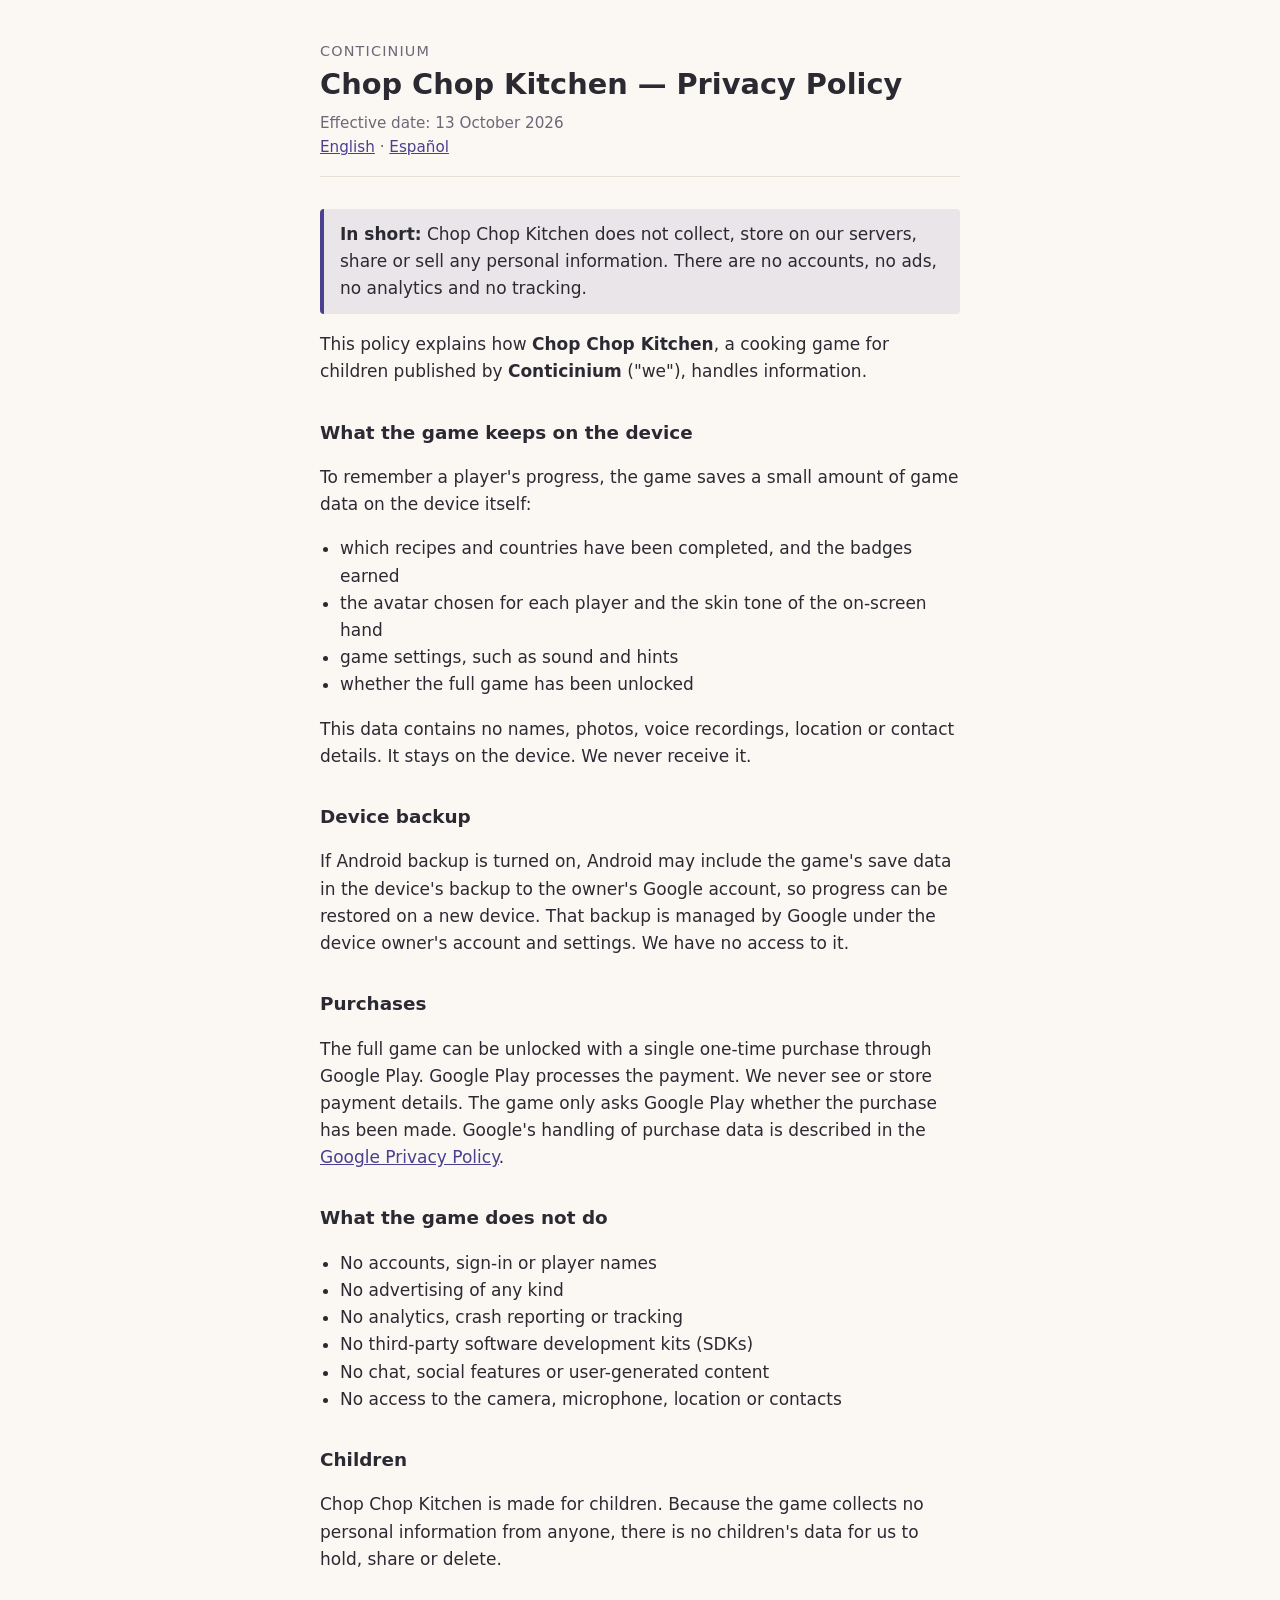
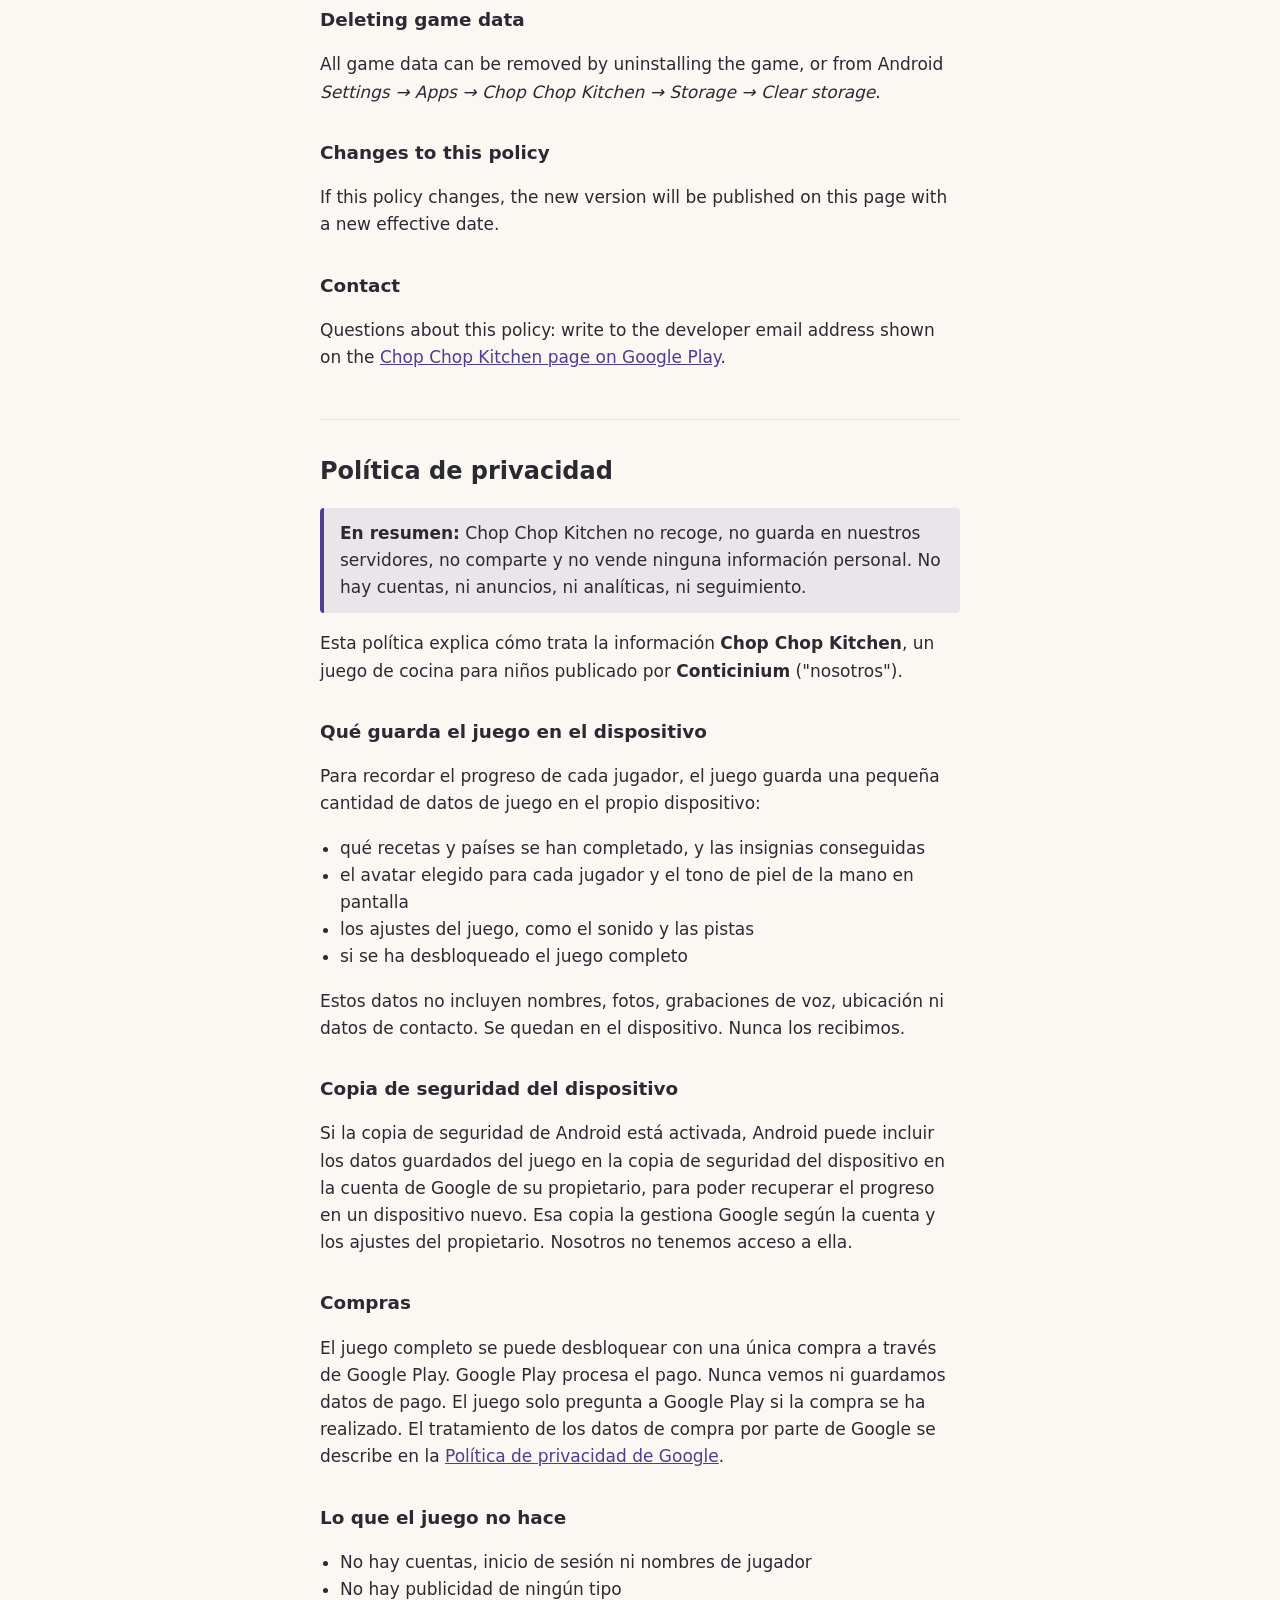
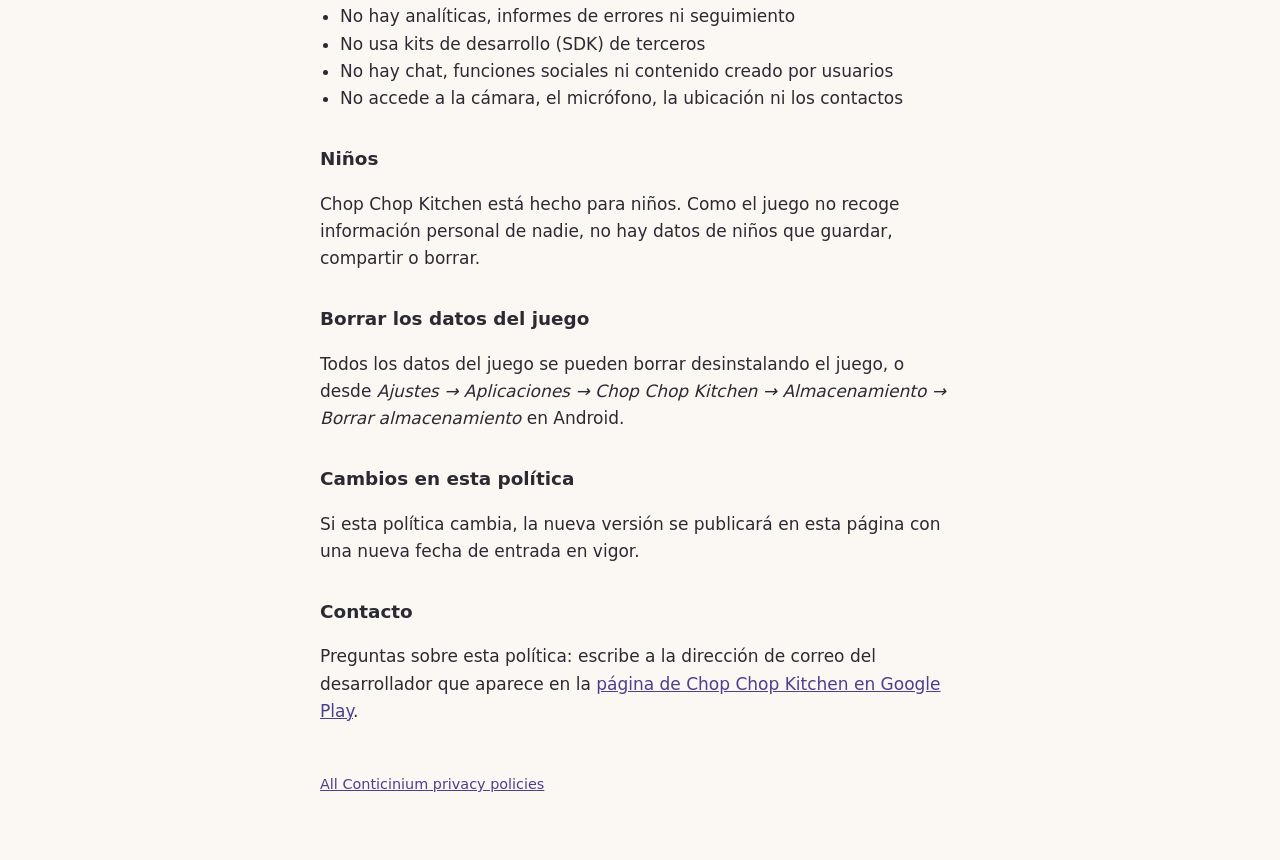
==== chopchop-kitchen/index.html @ 80375d6b "Privacy policy for Chop Chop Kitchen, and the index of policies Co-Authored-By: Claude Opus 5.5 <nor" ====
<!doctype html>
<html lang="en">
<head>
  <meta charset="utf-8">
  <meta name="viewport" content="width=device-width, initial-scale=1">
  <title>Chop Chop Kitchen — Privacy Policy</title>
  <link rel="stylesheet" href="../style.css">
</head>
<body>
<main>
  <header>
    <p class="studio">Conticinium</p>
    <h1>Chop Chop Kitchen — Privacy Policy</h1>
    <p class="meta">Effective date: 13 October 2026</p>
    <p class="lang"><a href="#en">English</a> · <a href="#es">Español</a></p>
  </header>

  <section id="en" lang="en">
    <p class="summary"><strong>In short:</strong> Chop Chop Kitchen does not collect,
      store on our servers, share or sell any personal information. There are no
      accounts, no ads, no analytics and no tracking.</p>

    <p>This policy explains how <strong>Chop Chop Kitchen</strong>, a cooking game for
      children published by <strong>Conticinium</strong> ("we"), handles information.</p>

    <h2>What the game keeps on the device</h2>
    <p>To remember a player's progress, the game saves a small amount of game data on the
      device itself:</p>
    <ul>
      <li>which recipes and countries have been completed, and the badges earned</li>
      <li>the avatar chosen for each player and the skin tone of the on-screen hand</li>
      <li>game settings, such as sound and hints</li>
      <li>whether the full game has been unlocked</li>
    </ul>
    <p>This data contains no names, photos, voice recordings, location or contact
      details. It stays on the device. We never receive it.</p>

    <h2>Device backup</h2>
    <p>If Android backup is turned on, Android may include the game's save data in the
      device's backup to the owner's Google account, so progress can be restored on a new
      device. That backup is managed by Google under the device owner's account and
      settings. We have no access to it.</p>

    <h2>Purchases</h2>
    <p>The full game can be unlocked with a single one-time purchase through Google Play.
      Google Play processes the payment. We never see or store payment details. The game
      only asks Google Play whether the purchase has been made. Google's handling of
      purchase data is described in the
      <a href="https://policies.google.com/privacy">Google Privacy Policy</a>.</p>

    <h2>What the game does not do</h2>
    <ul>
      <li>No accounts, sign-in or player names</li>
      <li>No advertising of any kind</li>
      <li>No analytics, crash reporting or tracking</li>
      <li>No third-party software development kits (SDKs)</li>
      <li>No chat, social features or user-generated content</li>
      <li>No access to the camera, microphone, location or contacts</li>
    </ul>

    <h2>Children</h2>
    <p>Chop Chop Kitchen is made for children. Because the game collects no personal
      information from anyone, there is no children's data for us to hold, share or
      delete.</p>

    <h2>Deleting game data</h2>
    <p>All game data can be removed by uninstalling the game, or from Android
      <em>Settings → Apps → Chop Chop Kitchen → Storage → Clear storage</em>.</p>

    <h2>Changes to this policy</h2>
    <p>If this policy changes, the new version will be published on this page with a new
      effective date.</p>

    <h2>Contact</h2>
    <p>Questions about this policy: write to the developer email address shown on the
      <a href="https://play.google.com/store/apps/details?id=com.chopchopkitchen.game">Chop Chop Kitchen page on Google Play</a>.</p>
  </section>

  <section id="es" lang="es">
    <h2 style="font-size:1.5rem;margin-top:0">Política de privacidad</h2>
    <p class="summary"><strong>En resumen:</strong> Chop Chop Kitchen no recoge, no guarda
      en nuestros servidores, no comparte y no vende ninguna información personal. No hay
      cuentas, ni anuncios, ni analíticas, ni seguimiento.</p>

    <p>Esta política explica cómo trata la información <strong>Chop Chop Kitchen</strong>,
      un juego de cocina para niños publicado por <strong>Conticinium</strong>
      ("nosotros").</p>

    <h2>Qué guarda el juego en el dispositivo</h2>
    <p>Para recordar el progreso de cada jugador, el juego guarda una pequeña cantidad de
      datos de juego en el propio dispositivo:</p>
    <ul>
      <li>qué recetas y países se han completado, y las insignias conseguidas</li>
      <li>el avatar elegido para cada jugador y el tono de piel de la mano en pantalla</li>
      <li>los ajustes del juego, como el sonido y las pistas</li>
      <li>si se ha desbloqueado el juego completo</li>
    </ul>
    <p>Estos datos no incluyen nombres, fotos, grabaciones de voz, ubicación ni datos de
      contacto. Se quedan en el dispositivo. Nunca los recibimos.</p>

    <h2>Copia de seguridad del dispositivo</h2>
    <p>Si la copia de seguridad de Android está activada, Android puede incluir los datos
      guardados del juego en la copia de seguridad del dispositivo en la cuenta de Google
      de su propietario, para poder recuperar el progreso en un dispositivo nuevo. Esa
      copia la gestiona Google según la cuenta y los ajustes del propietario. Nosotros no
      tenemos acceso a ella.</p>

    <h2>Compras</h2>
    <p>El juego completo se puede desbloquear con una única compra a través de Google
      Play. Google Play procesa el pago. Nunca vemos ni guardamos datos de pago. El juego
      solo pregunta a Google Play si la compra se ha realizado. El tratamiento de los datos
      de compra por parte de Google se describe en la
      <a href="https://policies.google.com/privacy?hl=es">Política de privacidad de
      Google</a>.</p>

    <h2>Lo que el juego no hace</h2>
    <ul>
      <li>No hay cuentas, inicio de sesión ni nombres de jugador</li>
      <li>No hay publicidad de ningún tipo</li>
      <li>No hay analíticas, informes de errores ni seguimiento</li>
      <li>No usa kits de desarrollo (SDK) de terceros</li>
      <li>No hay chat, funciones sociales ni contenido creado por usuarios</li>
      <li>No accede a la cámara, el micrófono, la ubicación ni los contactos</li>
    </ul>

    <h2>Niños</h2>
    <p>Chop Chop Kitchen está hecho para niños. Como el juego no recoge información
      personal de nadie, no hay datos de niños que guardar, compartir o borrar.</p>

    <h2>Borrar los datos del juego</h2>
    <p>Todos los datos del juego se pueden borrar desinstalando el juego, o desde
      <em>Ajustes → Aplicaciones → Chop Chop Kitchen → Almacenamiento → Borrar
      almacenamiento</em> en Android.</p>

    <h2>Cambios en esta política</h2>
    <p>Si esta política cambia, la nueva versión se publicará en esta página con una
      nueva fecha de entrada en vigor.</p>

    <h2>Contacto</h2>
    <p>Preguntas sobre esta política: escribe a la dirección de correo del desarrollador que
      aparece en la <a href="https://play.google.com/store/apps/details?id=com.chopchopkitchen.game&hl=es">página de Chop Chop Kitchen en Google Play</a>.</p>
  </section>

  <footer><a href="../">All Conticinium privacy policies</a></footer>
</main>
</body>
</html>
---- style.css ----
:root {
  --bg: #fbf8f3;
  --text: #2b2a33;
  --muted: #6b6878;
  --accent: #4b3f8f;
  --rule: #e6e0d6;
}
@media (prefers-color-scheme: dark) {
  :root {
    --bg: #17161d;
    --text: #e9e6f0;
    --muted: #a19db0;
    --accent: #b3a8f0;
    --rule: #2e2c38;
  }
}
* { box-sizing: border-box; }
body {
  margin: 0;
  background: var(--bg);
  color: var(--text);
  font: 17px/1.6 system-ui, -apple-system, "Segoe UI", Roboto, sans-serif;
}
main { max-width: 42rem; margin: 0 auto; padding: 2.5rem 1rem 4rem; }
header { border-bottom: 1px solid var(--rule); margin-bottom: 2rem; padding-bottom: 1rem; }
.studio { color: var(--muted); font-size: 0.9rem; letter-spacing: 0.08em; text-transform: uppercase; margin: 0; }
h1 { font-size: 1.8rem; line-height: 1.25; margin: 0.25rem 0 0.5rem; }
h2 { font-size: 1.15rem; margin: 2rem 0 0.5rem; }
.meta, .lang { color: var(--muted); font-size: 0.95rem; margin: 0; }
.summary { background: color-mix(in srgb, var(--accent) 10%, transparent); border-left: 4px solid var(--accent); padding: 0.75rem 1rem; border-radius: 4px; }
a { color: var(--accent); }
section[lang] + section[lang] { border-top: 1px solid var(--rule); margin-top: 3rem; padding-top: 2rem; }
ul { padding-left: 1.25rem; }
footer { color: var(--muted); font-size: 0.9rem; margin-top: 3rem; }
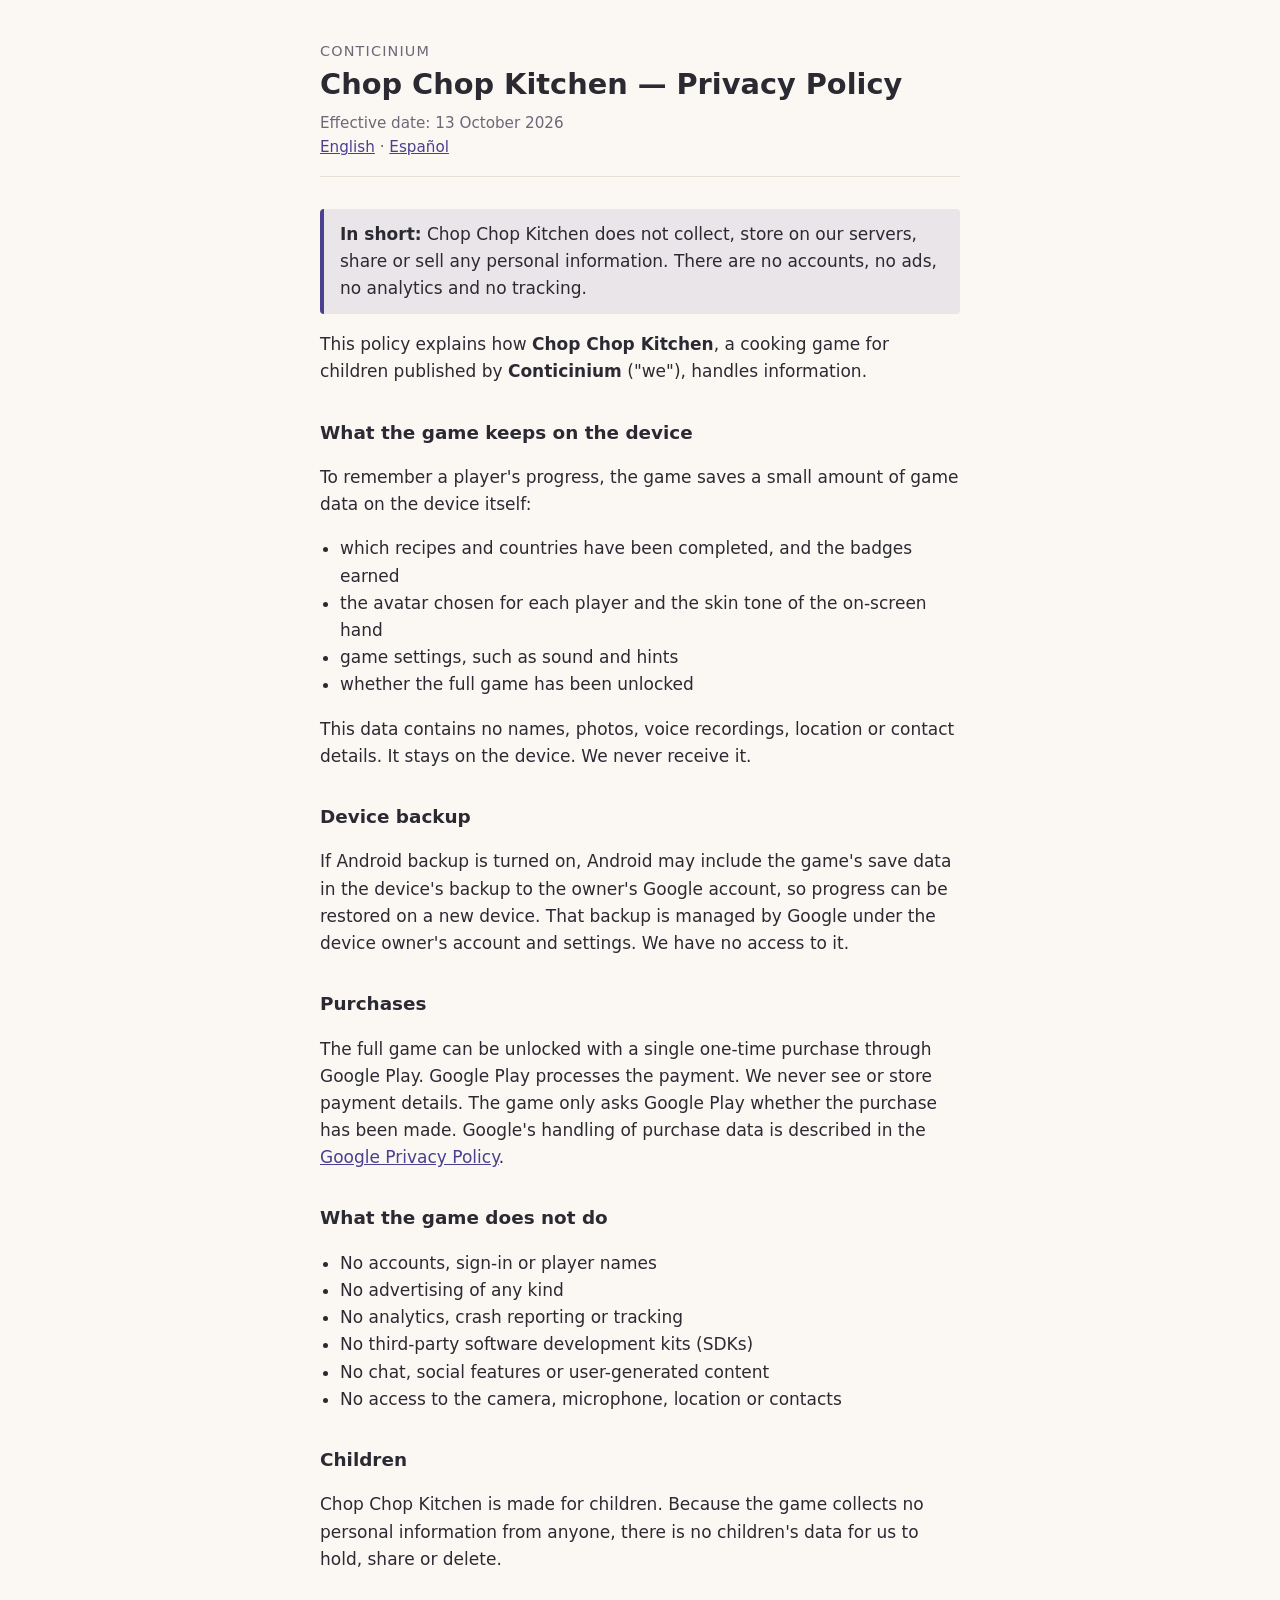
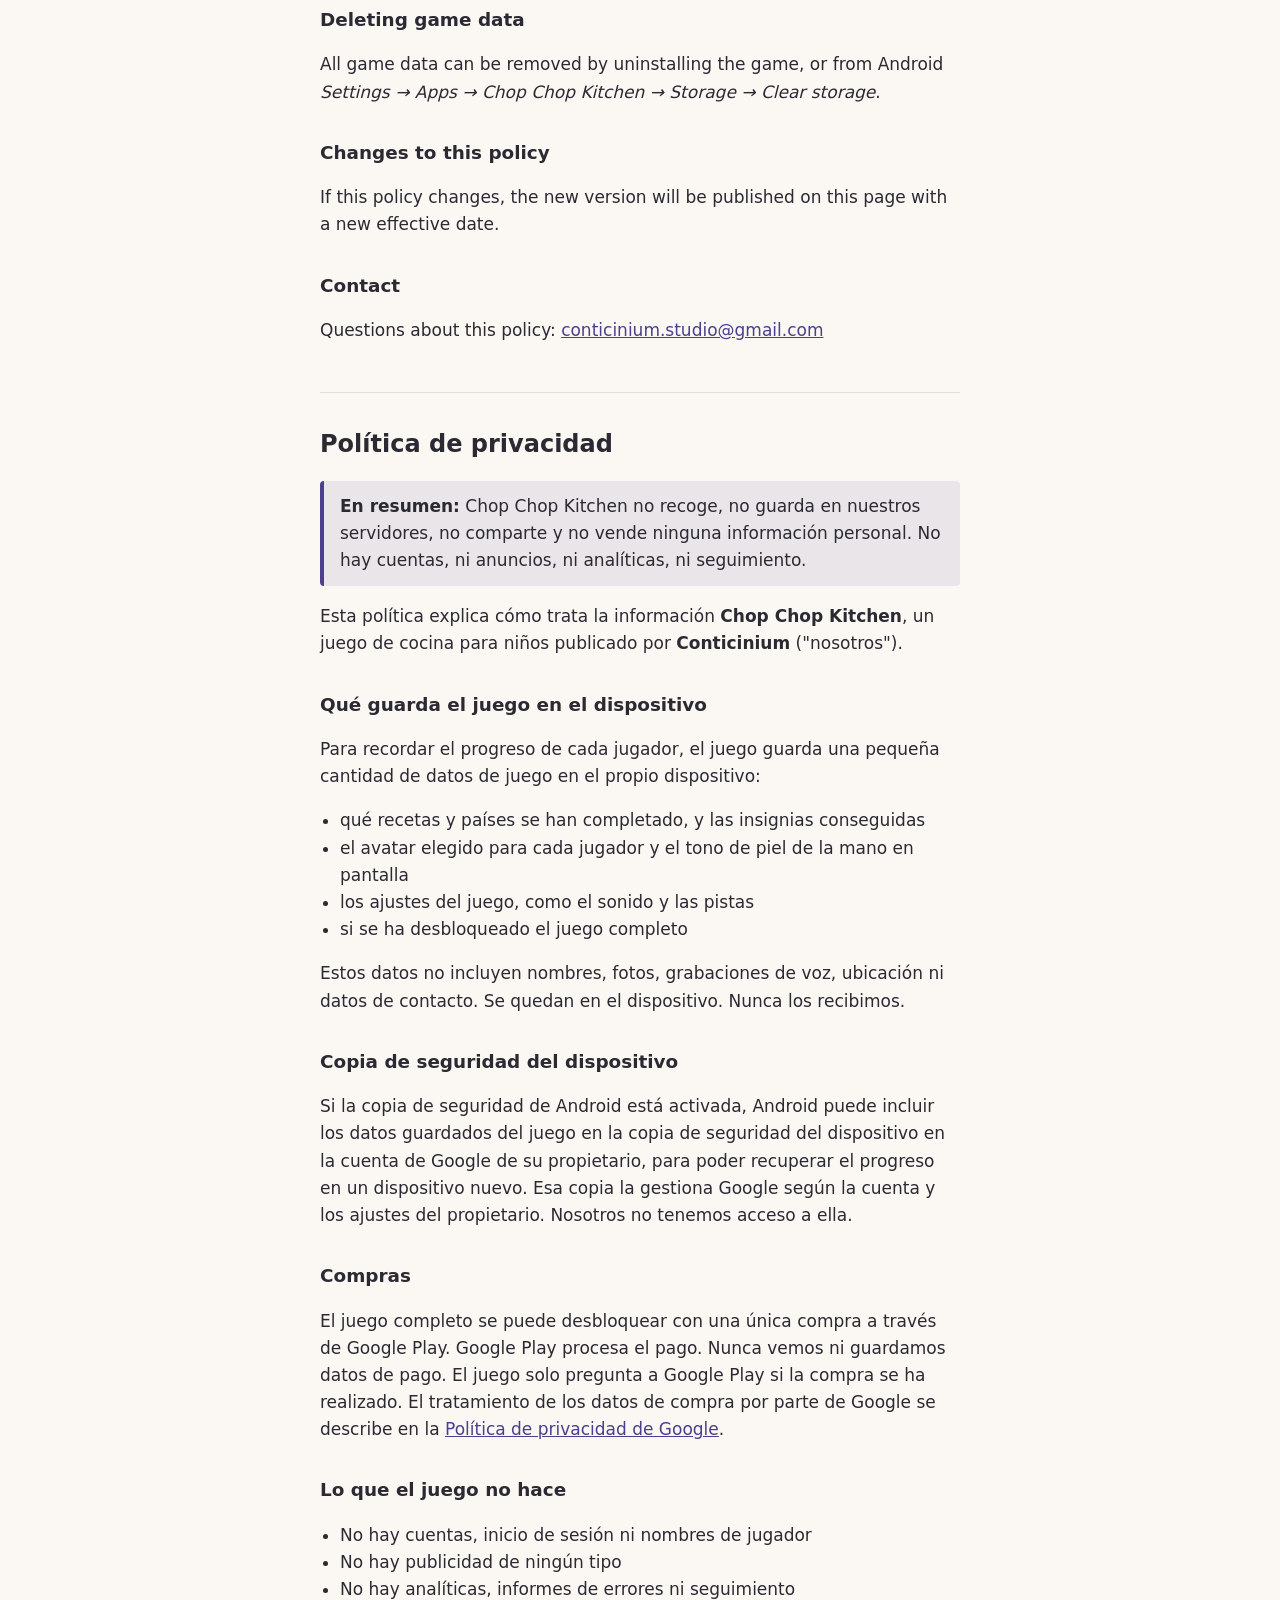
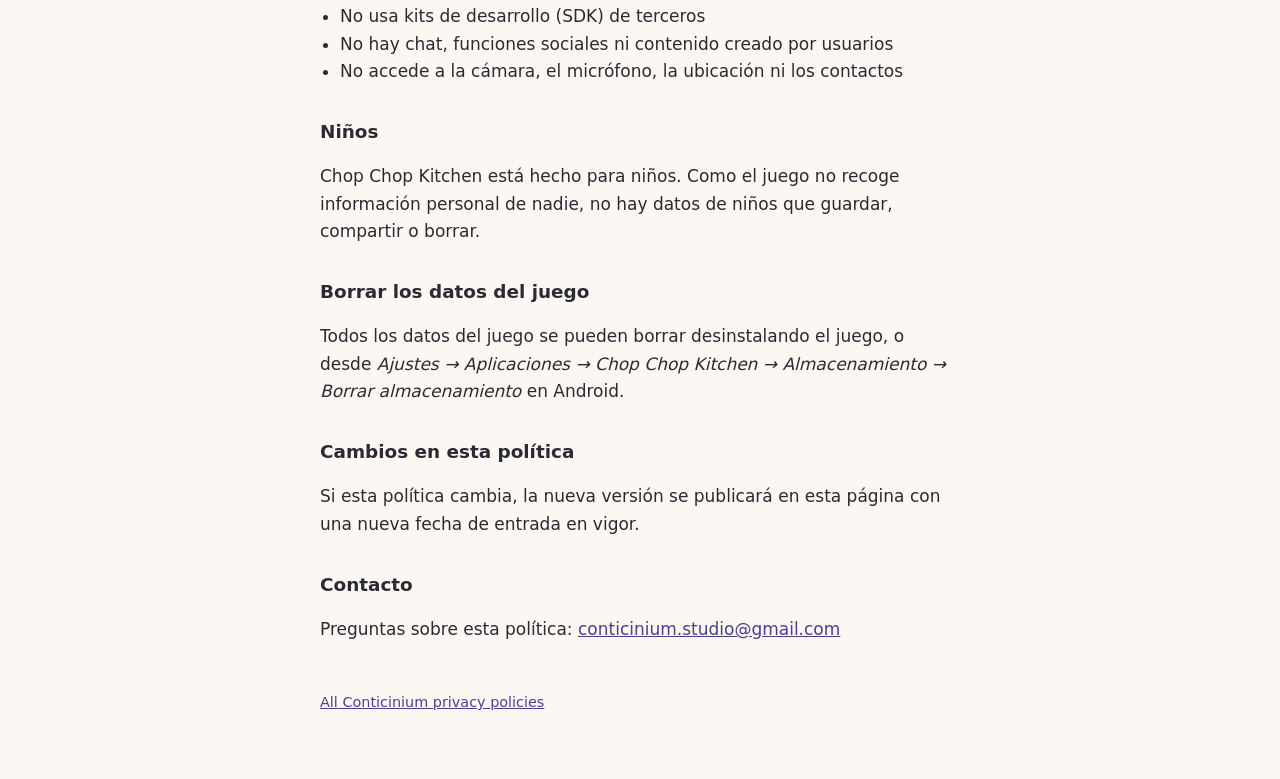
==== commit 9c7f5d15: "Chop Chop Kitchen: contact the studio address Co-Authored-By: Claude Opus 5.5 <noreply@anthropic.com" ====
--- a/chopchop-kitchen/index.html
+++ b/chopchop-kitchen/index.html
@@ -72,8 +72,7 @@
       effective date.</p>
 
     <h2>Contact</h2>
-    <p>Questions about this policy: write to the developer email address shown on the
-      <a href="https://play.google.com/store/apps/details?id=com.chopchopkitchen.game">Chop Chop Kitchen page on Google Play</a>.</p>
+    <p>Questions about this policy: <a href="mailto:conticinium.studio@gmail.com">conticinium.studio@gmail.com</a></p>
   </section>
 
   <section id="es" lang="es">
@@ -137,8 +136,7 @@
       nueva fecha de entrada en vigor.</p>
 
     <h2>Contacto</h2>
-    <p>Preguntas sobre esta política: escribe a la dirección de correo del desarrollador que
-      aparece en la <a href="https://play.google.com/store/apps/details?id=com.chopchopkitchen.game&hl=es">página de Chop Chop Kitchen en Google Play</a>.</p>
+    <p>Preguntas sobre esta política: <a href="mailto:conticinium.studio@gmail.com">conticinium.studio@gmail.com</a></p>
   </section>
 
   <footer><a href="../">All Conticinium privacy policies</a></footer>
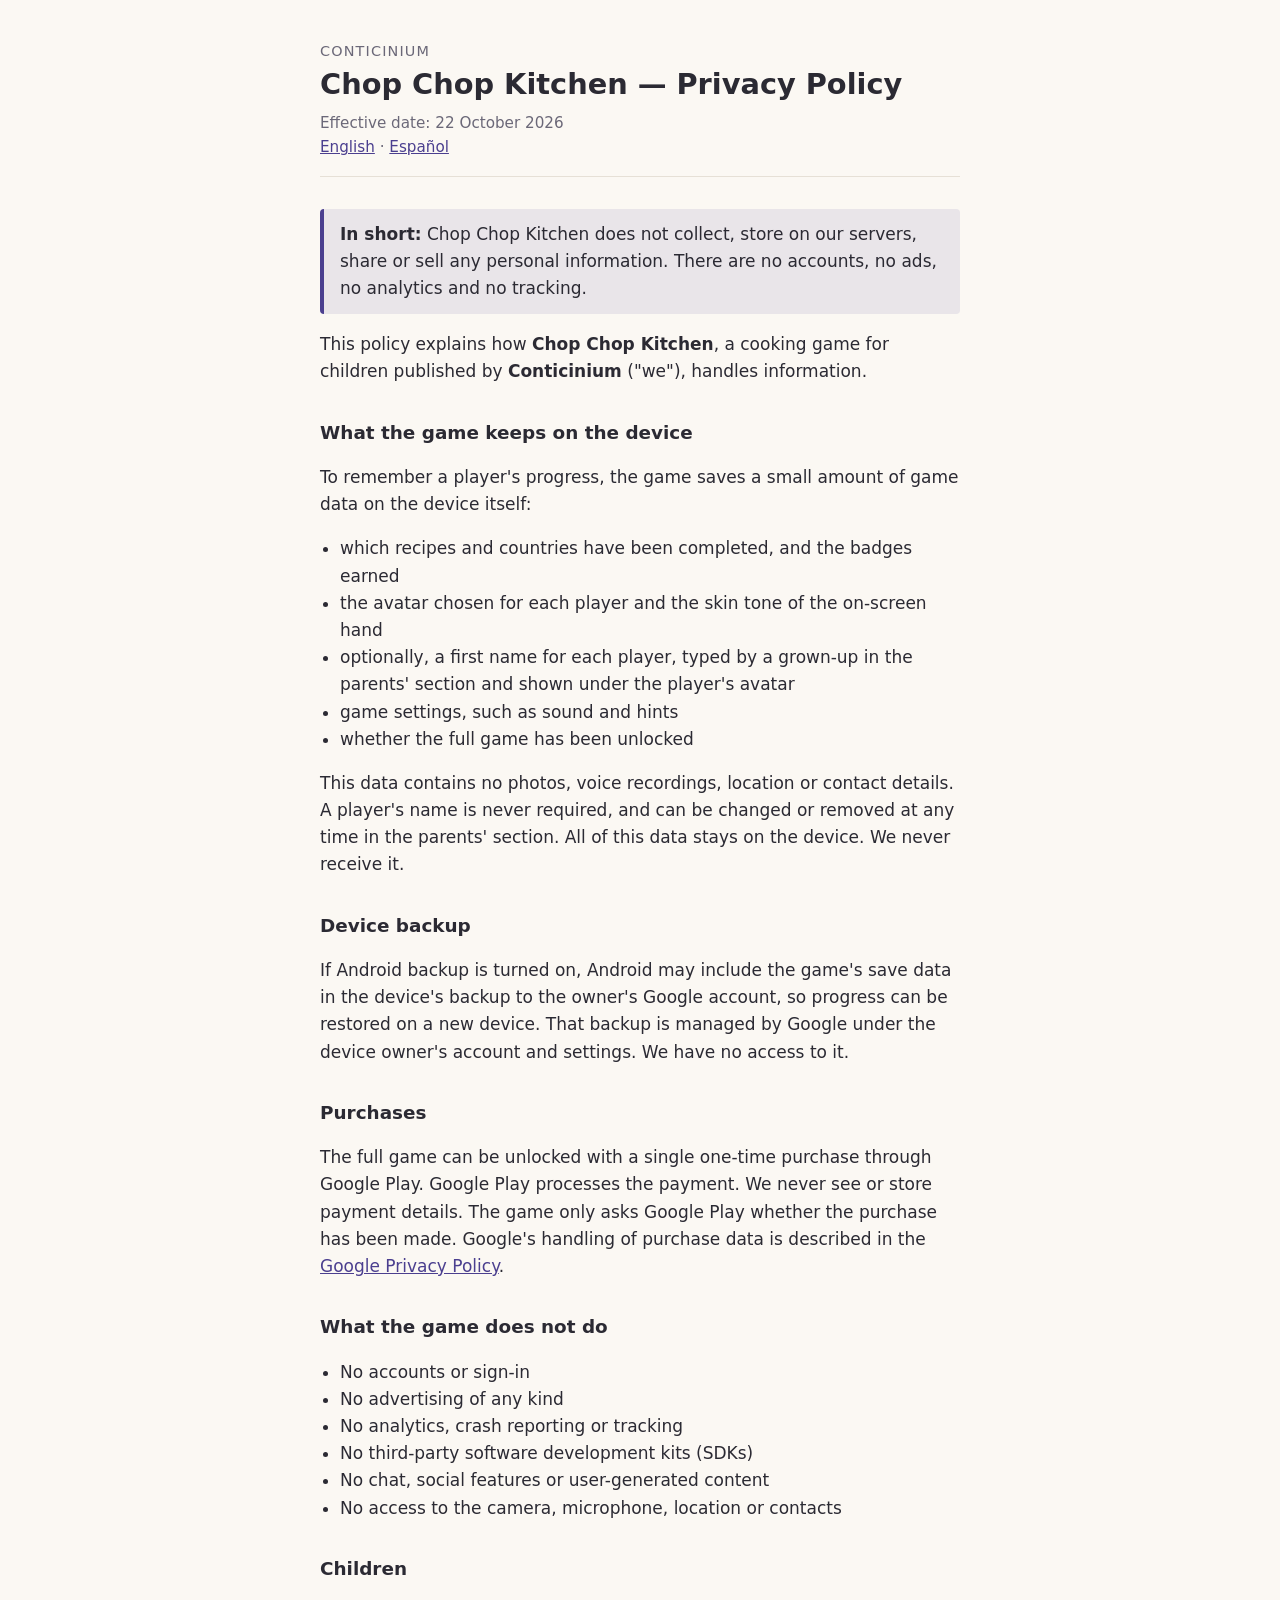
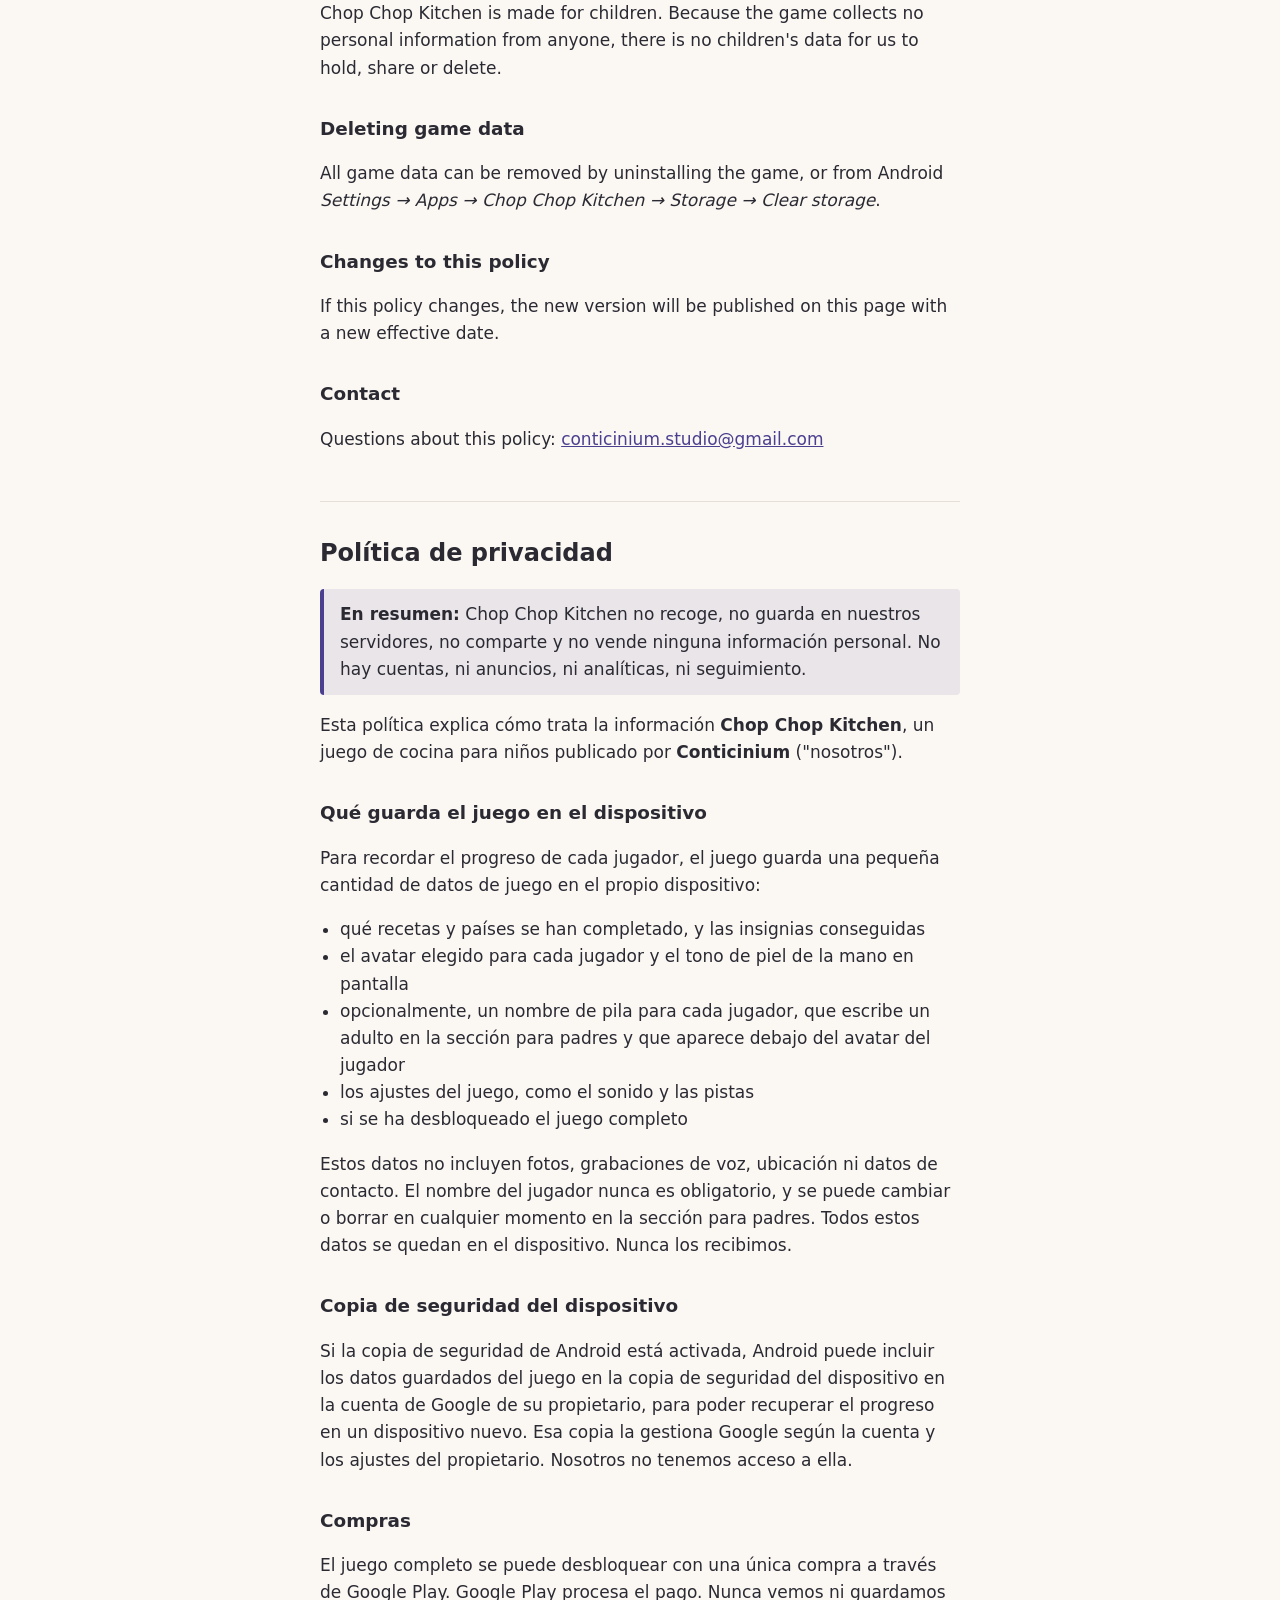
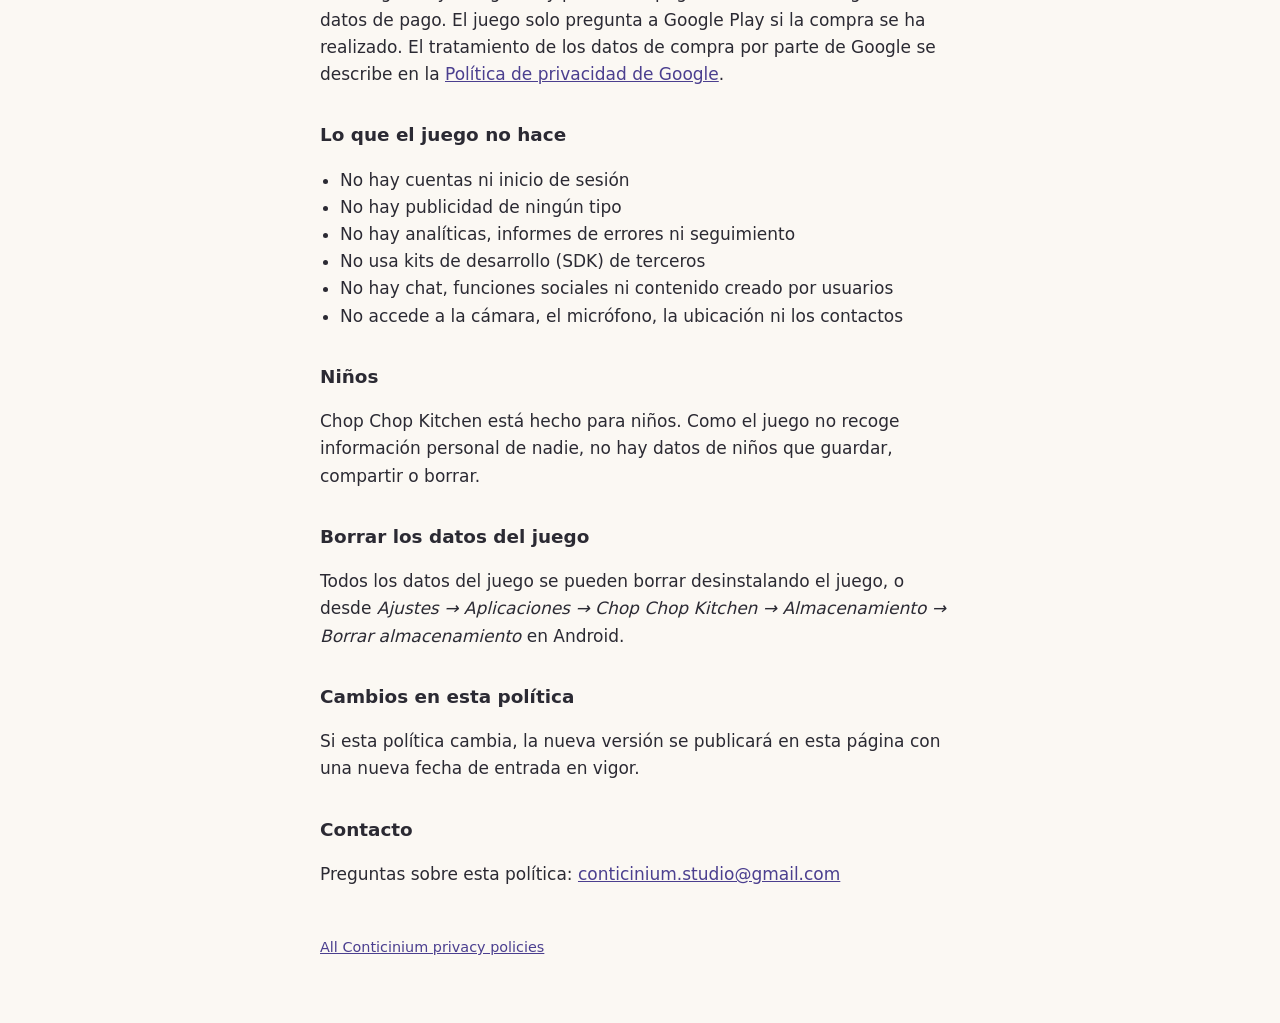
==== commit c0421c83: "Chop Chop Kitchen: a player's optional name, kept on the device A profile can now hold a first name " ====
--- a/chopchop-kitchen/index.html
+++ b/chopchop-kitchen/index.html
@@ -11,7 +11,7 @@
   <header>
     <p class="studio">Conticinium</p>
     <h1>Chop Chop Kitchen — Privacy Policy</h1>
-    <p class="meta">Effective date: 13 October 2026</p>
+    <p class="meta">Effective date: 22 October 2026</p>
     <p class="lang"><a href="#en">English</a> · <a href="#es">Español</a></p>
   </header>
 
@@ -29,11 +29,14 @@
     <ul>
       <li>which recipes and countries have been completed, and the badges earned</li>
       <li>the avatar chosen for each player and the skin tone of the on-screen hand</li>
+      <li>optionally, a first name for each player, typed by a grown-up in the parents'
+        section and shown under the player's avatar</li>
       <li>game settings, such as sound and hints</li>
       <li>whether the full game has been unlocked</li>
     </ul>
-    <p>This data contains no names, photos, voice recordings, location or contact
-      details. It stays on the device. We never receive it.</p>
+    <p>This data contains no photos, voice recordings, location or contact details. A
+      player's name is never required, and can be changed or removed at any time in the
+      parents' section. All of this data stays on the device. We never receive it.</p>
 
     <h2>Device backup</h2>
     <p>If Android backup is turned on, Android may include the game's save data in the
@@ -50,7 +53,7 @@
 
     <h2>What the game does not do</h2>
     <ul>
-      <li>No accounts, sign-in or player names</li>
+      <li>No accounts or sign-in</li>
       <li>No advertising of any kind</li>
       <li>No analytics, crash reporting or tracking</li>
       <li>No third-party software development kits (SDKs)</li>
@@ -91,11 +94,15 @@
     <ul>
       <li>qué recetas y países se han completado, y las insignias conseguidas</li>
       <li>el avatar elegido para cada jugador y el tono de piel de la mano en pantalla</li>
+      <li>opcionalmente, un nombre de pila para cada jugador, que escribe un adulto en la
+        sección para padres y que aparece debajo del avatar del jugador</li>
       <li>los ajustes del juego, como el sonido y las pistas</li>
       <li>si se ha desbloqueado el juego completo</li>
     </ul>
-    <p>Estos datos no incluyen nombres, fotos, grabaciones de voz, ubicación ni datos de
-      contacto. Se quedan en el dispositivo. Nunca los recibimos.</p>
+    <p>Estos datos no incluyen fotos, grabaciones de voz, ubicación ni datos de contacto.
+      El nombre del jugador nunca es obligatorio, y se puede cambiar o borrar en cualquier
+      momento en la sección para padres. Todos estos datos se quedan en el dispositivo.
+      Nunca los recibimos.</p>
 
     <h2>Copia de seguridad del dispositivo</h2>
     <p>Si la copia de seguridad de Android está activada, Android puede incluir los datos
@@ -114,7 +121,7 @@
 
     <h2>Lo que el juego no hace</h2>
     <ul>
-      <li>No hay cuentas, inicio de sesión ni nombres de jugador</li>
+      <li>No hay cuentas ni inicio de sesión</li>
       <li>No hay publicidad de ningún tipo</li>
       <li>No hay analíticas, informes de errores ni seguimiento</li>
       <li>No usa kits de desarrollo (SDK) de terceros</li>
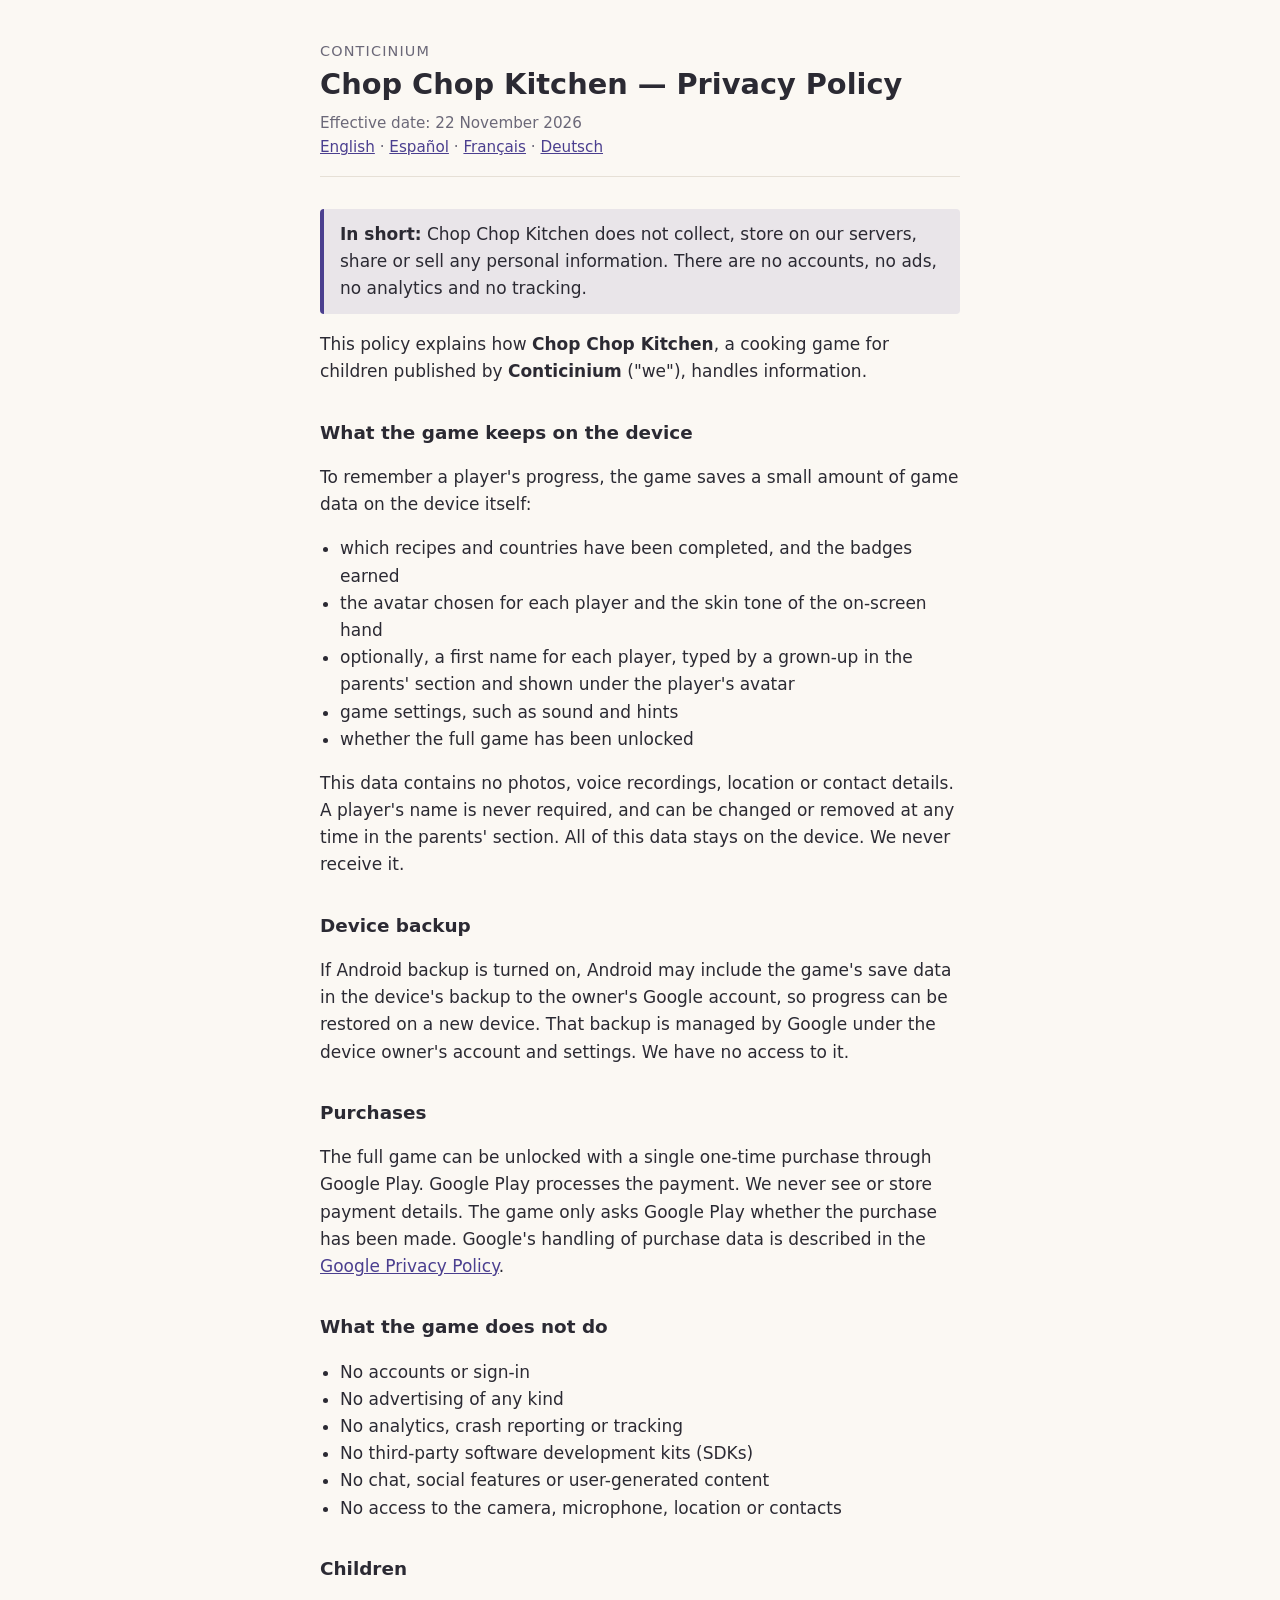
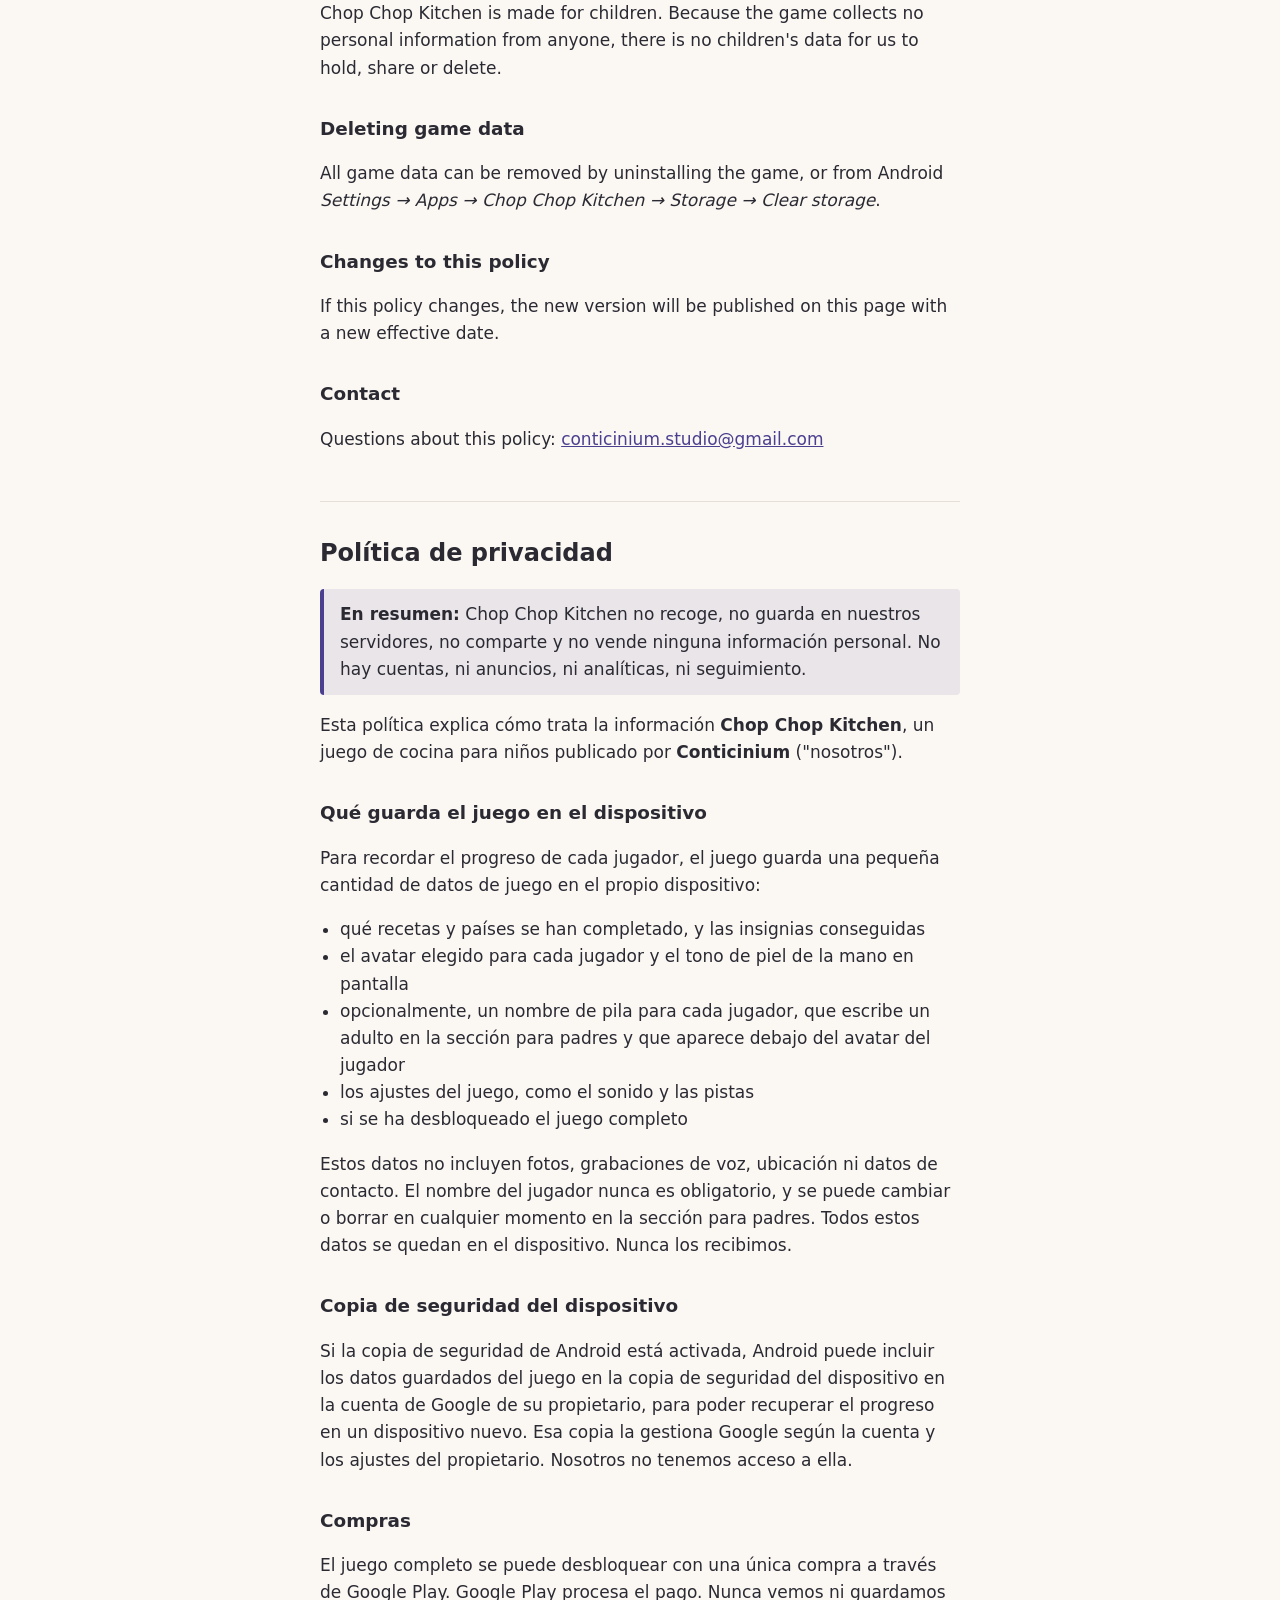
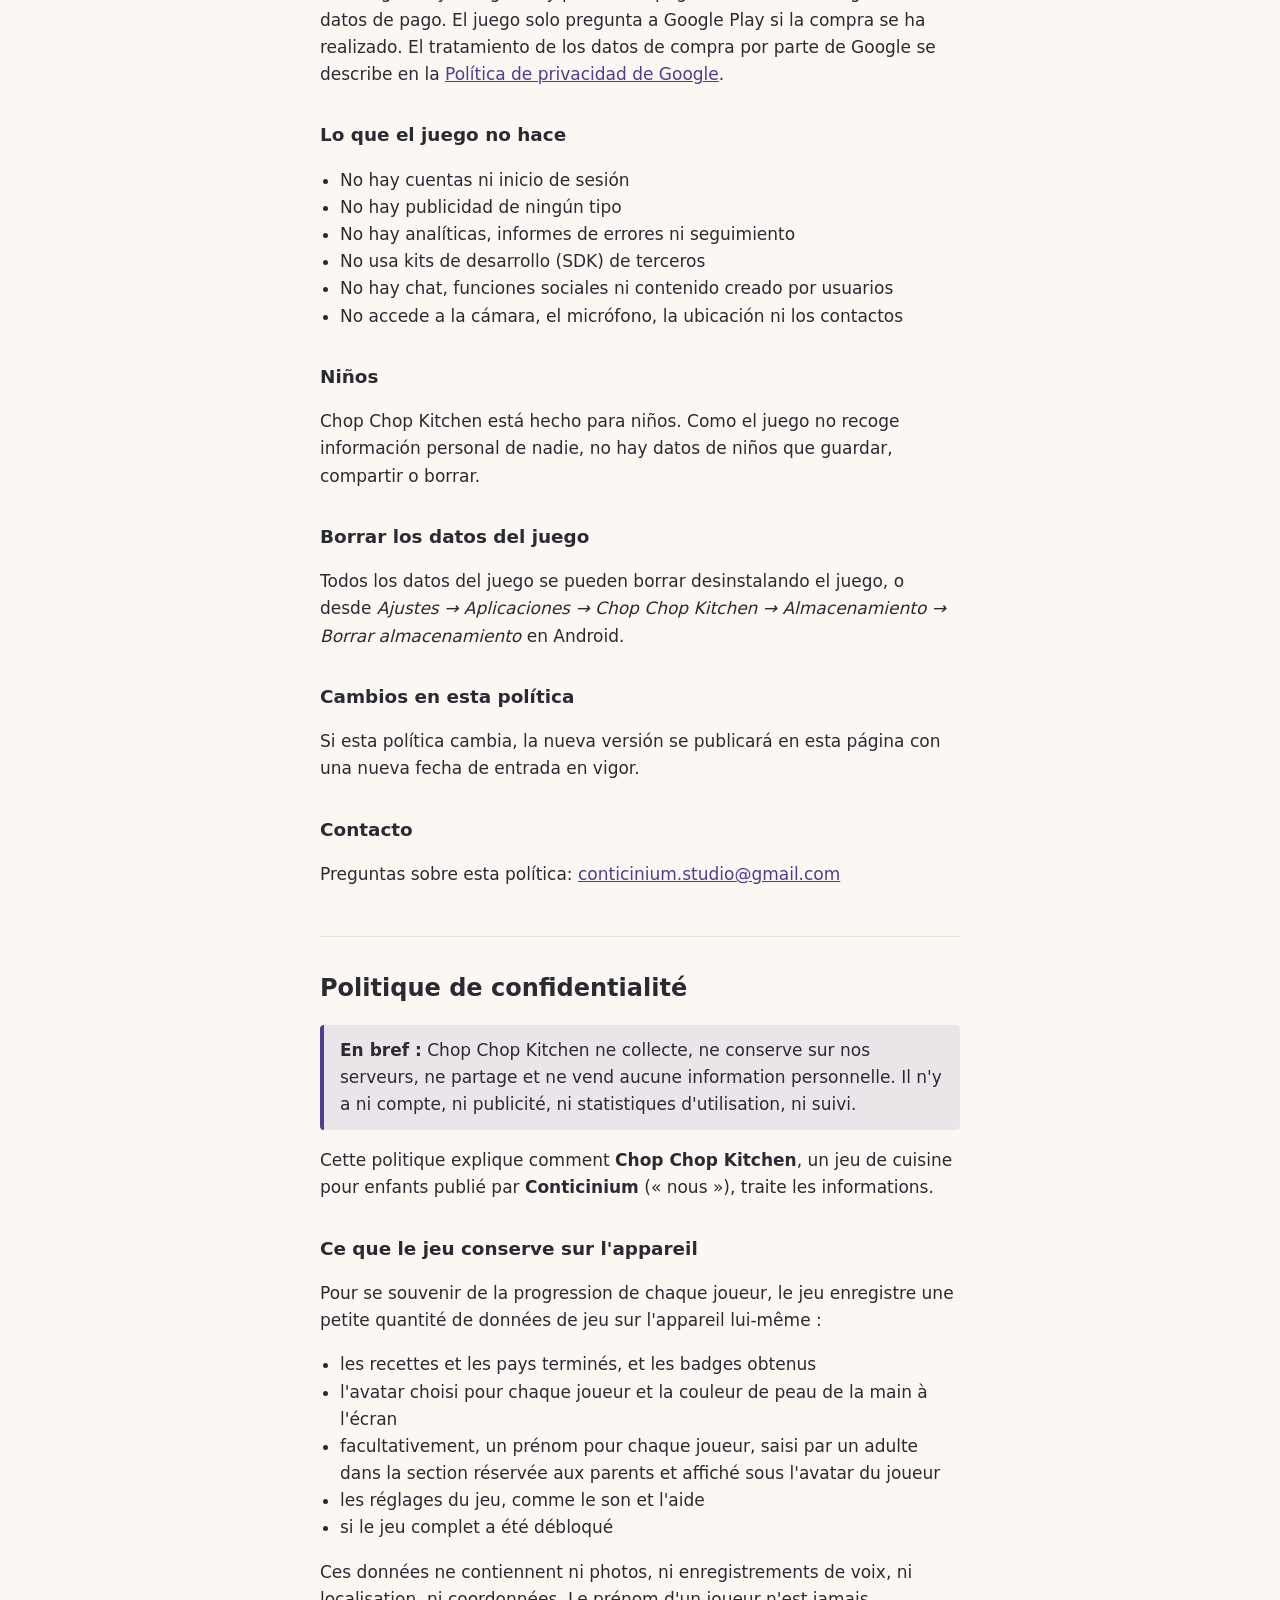
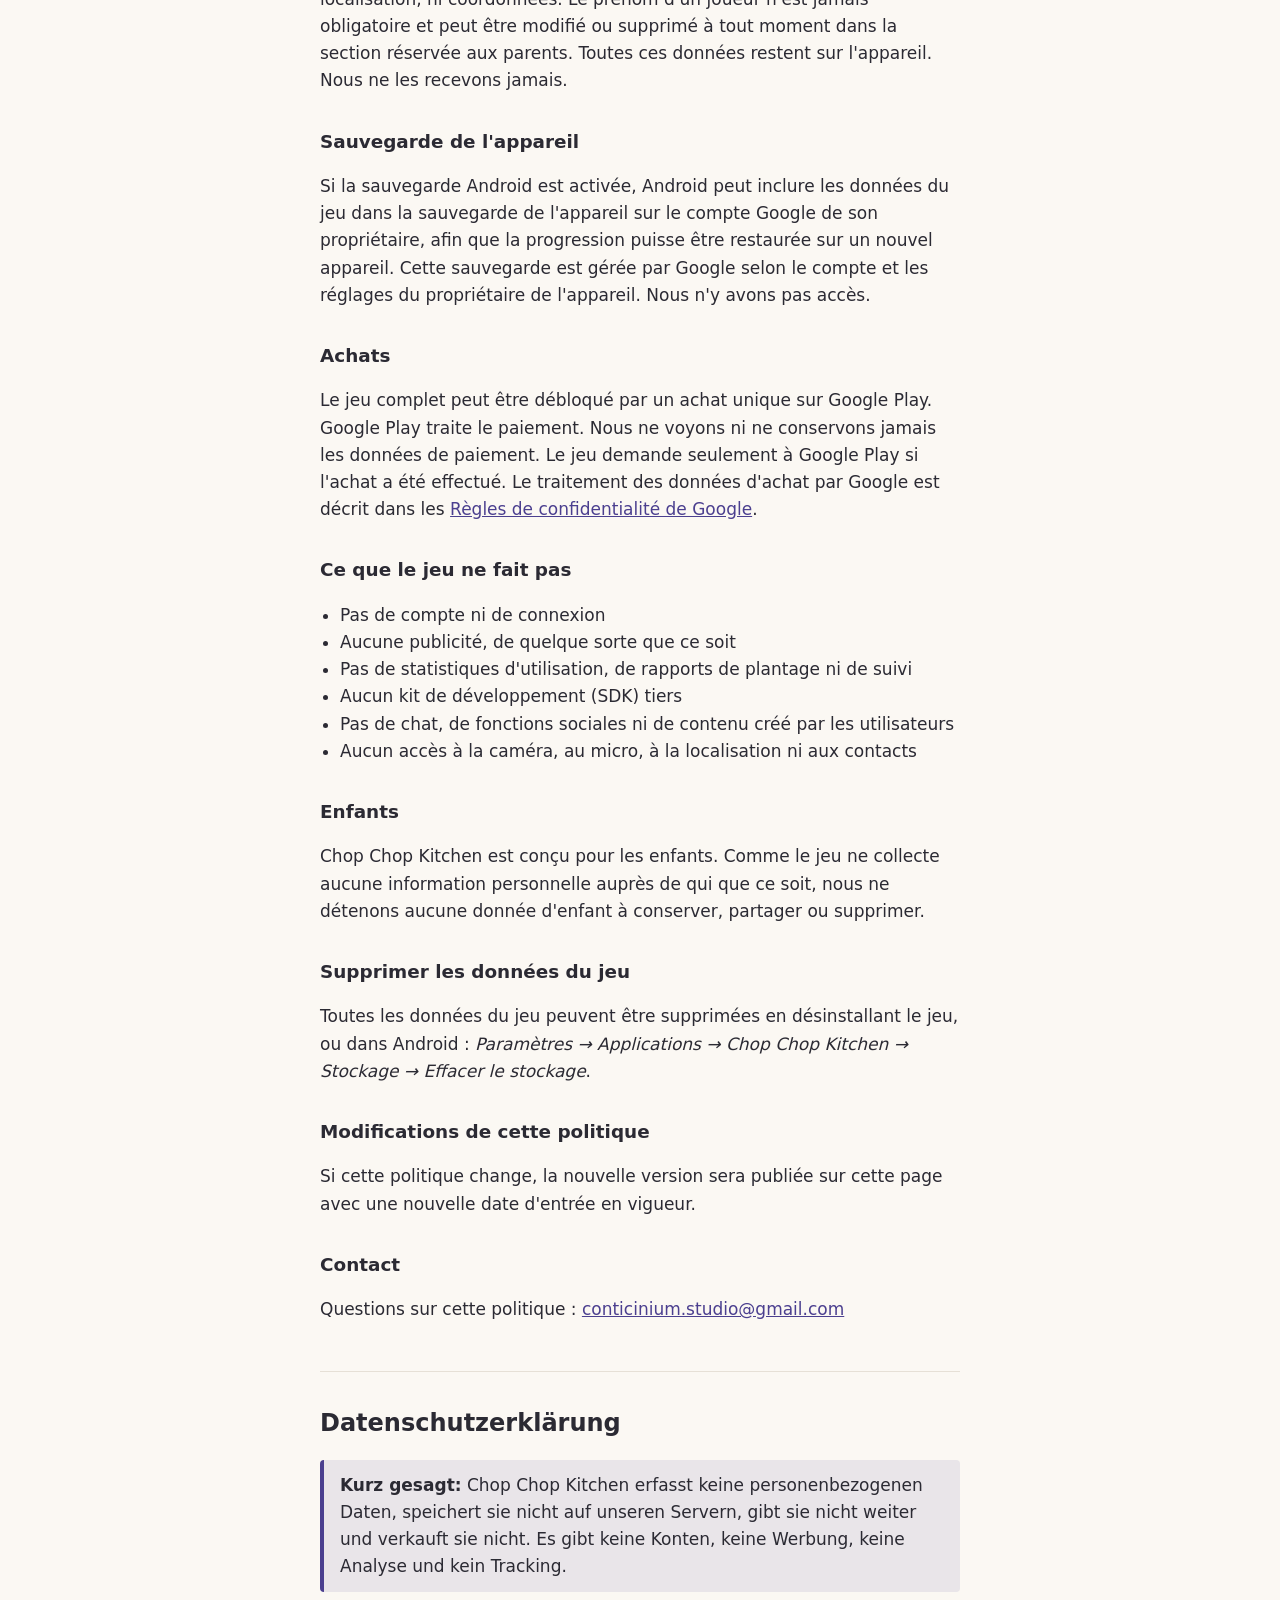
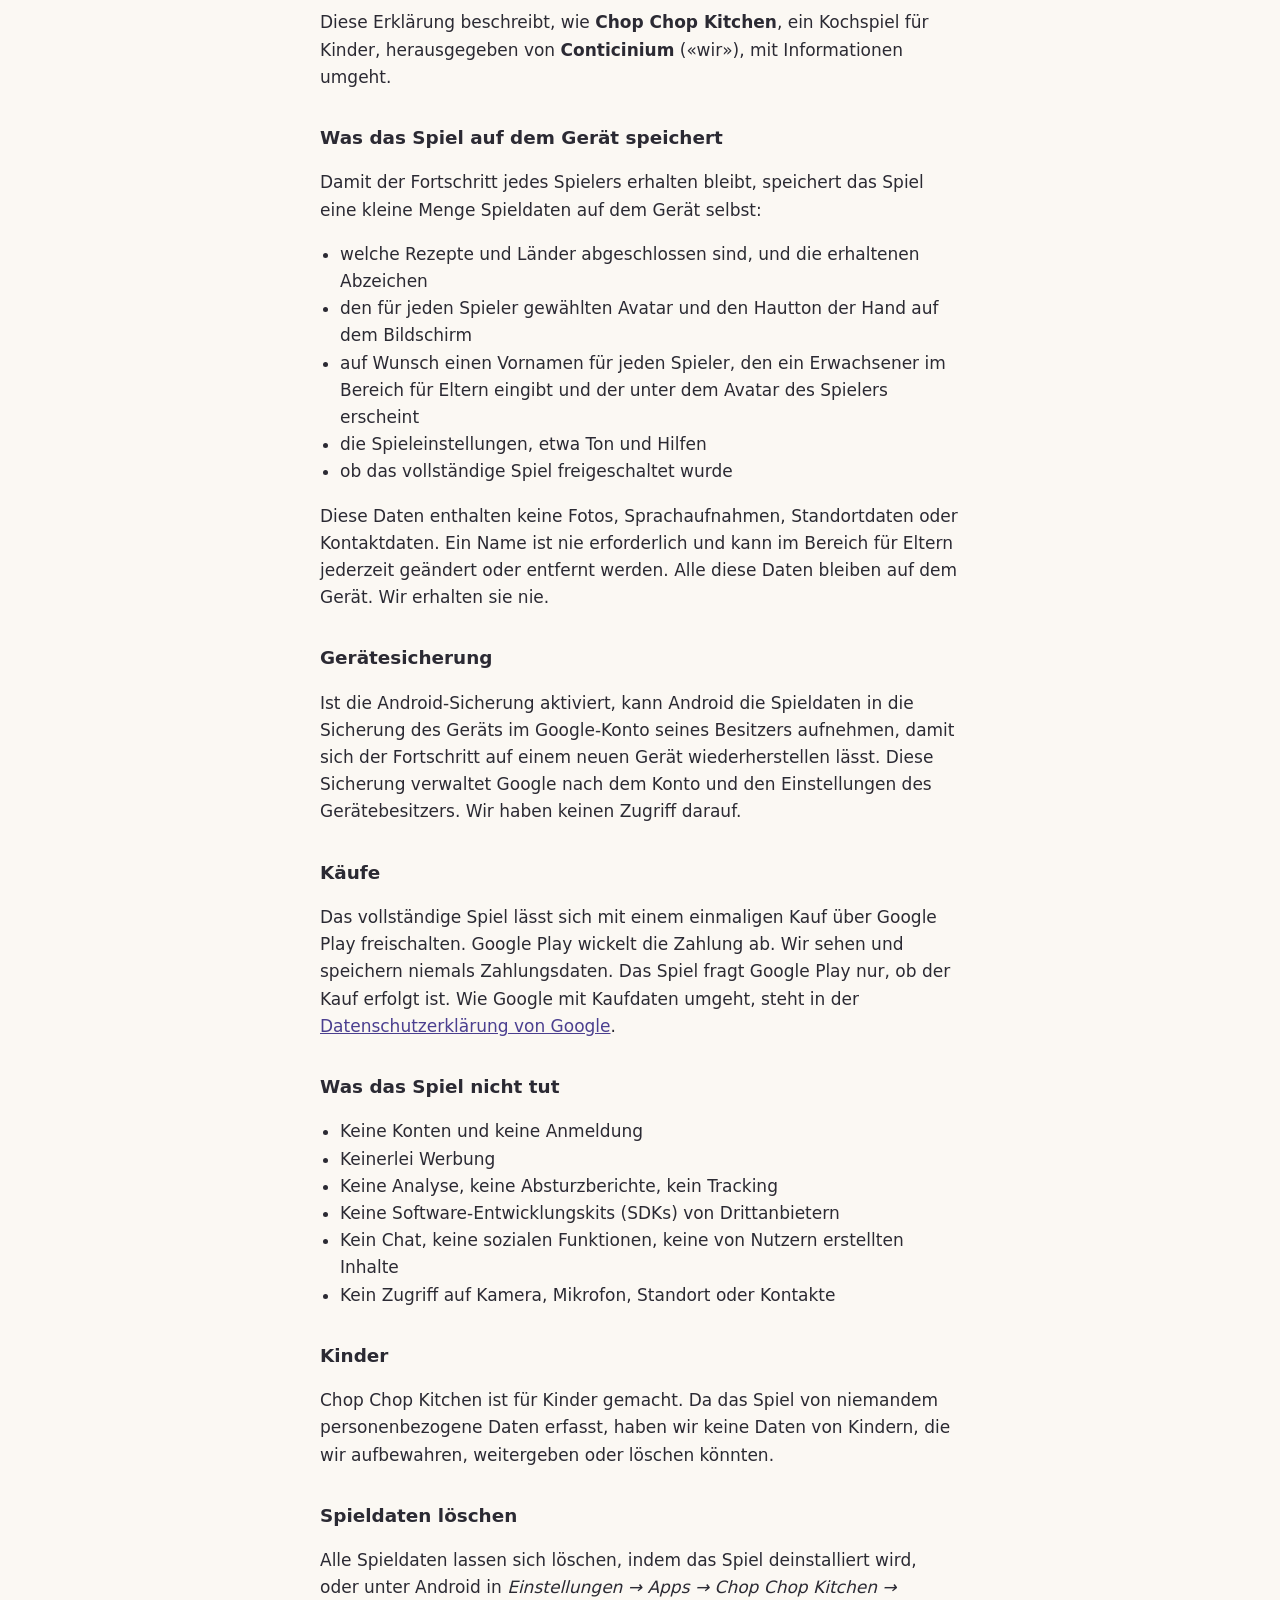
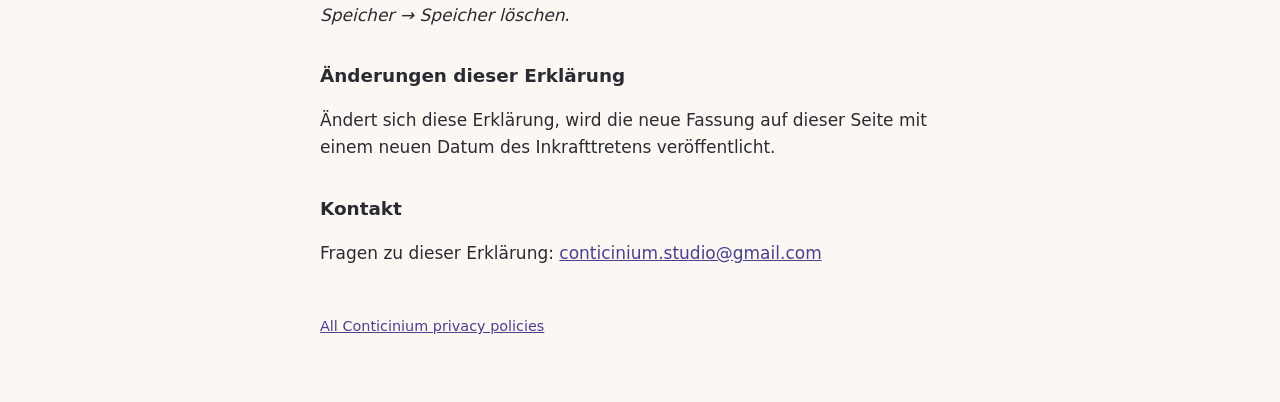
==== commit 3cc2c12f: "Chop Chop Kitchen: the policy in French and German Same text as the English and Spanish, now also in" ====
--- a/chopchop-kitchen/index.html
+++ b/chopchop-kitchen/index.html
@@ -11,8 +11,8 @@
   <header>
     <p class="studio">Conticinium</p>
     <h1>Chop Chop Kitchen — Privacy Policy</h1>
-    <p class="meta">Effective date: 22 October 2026</p>
-    <p class="lang"><a href="#en">English</a> · <a href="#es">Español</a></p>
+    <p class="meta">Effective date: 22 November 2026</p>
+    <p class="lang"><a href="#en">English</a> · <a href="#es">Español</a> · <a href="#fr">Français</a> · <a href="#de">Deutsch</a></p>
   </header>
 
   <section id="en" lang="en">
@@ -146,6 +146,145 @@
     <p>Preguntas sobre esta política: <a href="mailto:conticinium.studio@gmail.com">conticinium.studio@gmail.com</a></p>
   </section>
 
+  <section id="fr" lang="fr">
+    <h2 style="font-size:1.5rem;margin-top:0">Politique de confidentialité</h2>
+    <p class="summary"><strong>En bref&nbsp;:</strong> Chop Chop Kitchen ne collecte, ne
+      conserve sur nos serveurs, ne partage et ne vend aucune information personnelle. Il
+      n'y a ni compte, ni publicité, ni statistiques d'utilisation, ni suivi.</p>
+
+    <p>Cette politique explique comment <strong>Chop Chop Kitchen</strong>, un jeu de
+      cuisine pour enfants publié par <strong>Conticinium</strong> («&nbsp;nous&nbsp;»),
+      traite les informations.</p>
+
+    <h2>Ce que le jeu conserve sur l'appareil</h2>
+    <p>Pour se souvenir de la progression de chaque joueur, le jeu enregistre une petite
+      quantité de données de jeu sur l'appareil lui-même&nbsp;:</p>
+    <ul>
+      <li>les recettes et les pays terminés, et les badges obtenus</li>
+      <li>l'avatar choisi pour chaque joueur et la couleur de peau de la main à l'écran</li>
+      <li>facultativement, un prénom pour chaque joueur, saisi par un adulte dans la
+        section réservée aux parents et affiché sous l'avatar du joueur</li>
+      <li>les réglages du jeu, comme le son et l'aide</li>
+      <li>si le jeu complet a été débloqué</li>
+    </ul>
+    <p>Ces données ne contiennent ni photos, ni enregistrements de voix, ni localisation,
+      ni coordonnées. Le prénom d'un joueur n'est jamais obligatoire et peut être modifié
+      ou supprimé à tout moment dans la section réservée aux parents. Toutes ces données
+      restent sur l'appareil. Nous ne les recevons jamais.</p>
+
+    <h2>Sauvegarde de l'appareil</h2>
+    <p>Si la sauvegarde Android est activée, Android peut inclure les données du jeu dans
+      la sauvegarde de l'appareil sur le compte Google de son propriétaire, afin que la
+      progression puisse être restaurée sur un nouvel appareil. Cette sauvegarde est gérée
+      par Google selon le compte et les réglages du propriétaire de l'appareil. Nous n'y
+      avons pas accès.</p>
+
+    <h2>Achats</h2>
+    <p>Le jeu complet peut être débloqué par un achat unique sur Google Play. Google Play
+      traite le paiement. Nous ne voyons ni ne conservons jamais les données de paiement.
+      Le jeu demande seulement à Google Play si l'achat a été effectué. Le traitement des
+      données d'achat par Google est décrit dans les
+      <a href="https://policies.google.com/privacy?hl=fr">Règles de confidentialité de
+      Google</a>.</p>
+
+    <h2>Ce que le jeu ne fait pas</h2>
+    <ul>
+      <li>Pas de compte ni de connexion</li>
+      <li>Aucune publicité, de quelque sorte que ce soit</li>
+      <li>Pas de statistiques d'utilisation, de rapports de plantage ni de suivi</li>
+      <li>Aucun kit de développement (SDK) tiers</li>
+      <li>Pas de chat, de fonctions sociales ni de contenu créé par les utilisateurs</li>
+      <li>Aucun accès à la caméra, au micro, à la localisation ni aux contacts</li>
+    </ul>
+
+    <h2>Enfants</h2>
+    <p>Chop Chop Kitchen est conçu pour les enfants. Comme le jeu ne collecte aucune
+      information personnelle auprès de qui que ce soit, nous ne détenons aucune donnée
+      d'enfant à conserver, partager ou supprimer.</p>
+
+    <h2>Supprimer les données du jeu</h2>
+    <p>Toutes les données du jeu peuvent être supprimées en désinstallant le jeu, ou dans
+      Android&nbsp;: <em>Paramètres → Applications → Chop Chop Kitchen → Stockage → Effacer
+      le stockage</em>.</p>
+
+    <h2>Modifications de cette politique</h2>
+    <p>Si cette politique change, la nouvelle version sera publiée sur cette page avec une
+      nouvelle date d'entrée en vigueur.</p>
+
+    <h2>Contact</h2>
+    <p>Questions sur cette politique&nbsp;: <a href="mailto:conticinium.studio@gmail.com">conticinium.studio@gmail.com</a></p>
+  </section>
+
+  <section id="de" lang="de">
+    <h2 style="font-size:1.5rem;margin-top:0">Datenschutzerklärung</h2>
+    <p class="summary"><strong>Kurz gesagt:</strong> Chop Chop Kitchen erfasst keine
+      personenbezogenen Daten, speichert sie nicht auf unseren Servern, gibt sie nicht
+      weiter und verkauft sie nicht. Es gibt keine Konten, keine Werbung, keine Analyse
+      und kein Tracking.</p>
+
+    <p>Diese Erklärung beschreibt, wie <strong>Chop Chop Kitchen</strong>, ein Kochspiel
+      für Kinder, herausgegeben von <strong>Conticinium</strong> («wir»), mit
+      Informationen umgeht.</p>
+
+    <h2>Was das Spiel auf dem Gerät speichert</h2>
+    <p>Damit der Fortschritt jedes Spielers erhalten bleibt, speichert das Spiel eine
+      kleine Menge Spieldaten auf dem Gerät selbst:</p>
+    <ul>
+      <li>welche Rezepte und Länder abgeschlossen sind, und die erhaltenen Abzeichen</li>
+      <li>den für jeden Spieler gewählten Avatar und den Hautton der Hand auf dem
+        Bildschirm</li>
+      <li>auf Wunsch einen Vornamen für jeden Spieler, den ein Erwachsener im Bereich für
+        Eltern eingibt und der unter dem Avatar des Spielers erscheint</li>
+      <li>die Spieleinstellungen, etwa Ton und Hilfen</li>
+      <li>ob das vollständige Spiel freigeschaltet wurde</li>
+    </ul>
+    <p>Diese Daten enthalten keine Fotos, Sprachaufnahmen, Standortdaten oder
+      Kontaktdaten. Ein Name ist nie erforderlich und kann im Bereich für Eltern jederzeit
+      geändert oder entfernt werden. Alle diese Daten bleiben auf dem Gerät. Wir erhalten
+      sie nie.</p>
+
+    <h2>Gerätesicherung</h2>
+    <p>Ist die Android-Sicherung aktiviert, kann Android die Spieldaten in die Sicherung
+      des Geräts im Google-Konto seines Besitzers aufnehmen, damit sich der Fortschritt auf
+      einem neuen Gerät wiederherstellen lässt. Diese Sicherung verwaltet Google nach dem
+      Konto und den Einstellungen des Gerätebesitzers. Wir haben keinen Zugriff darauf.</p>
+
+    <h2>Käufe</h2>
+    <p>Das vollständige Spiel lässt sich mit einem einmaligen Kauf über Google Play
+      freischalten. Google Play wickelt die Zahlung ab. Wir sehen und speichern niemals
+      Zahlungsdaten. Das Spiel fragt Google Play nur, ob der Kauf erfolgt ist. Wie Google
+      mit Kaufdaten umgeht, steht in der
+      <a href="https://policies.google.com/privacy?hl=de">Datenschutzerklärung von
+      Google</a>.</p>
+
+    <h2>Was das Spiel nicht tut</h2>
+    <ul>
+      <li>Keine Konten und keine Anmeldung</li>
+      <li>Keinerlei Werbung</li>
+      <li>Keine Analyse, keine Absturzberichte, kein Tracking</li>
+      <li>Keine Software-Entwicklungskits (SDKs) von Drittanbietern</li>
+      <li>Kein Chat, keine sozialen Funktionen, keine von Nutzern erstellten Inhalte</li>
+      <li>Kein Zugriff auf Kamera, Mikrofon, Standort oder Kontakte</li>
+    </ul>
+
+    <h2>Kinder</h2>
+    <p>Chop Chop Kitchen ist für Kinder gemacht. Da das Spiel von niemandem
+      personenbezogene Daten erfasst, haben wir keine Daten von Kindern, die wir
+      aufbewahren, weitergeben oder löschen könnten.</p>
+
+    <h2>Spieldaten löschen</h2>
+    <p>Alle Spieldaten lassen sich löschen, indem das Spiel deinstalliert wird, oder unter
+      Android in <em>Einstellungen → Apps → Chop Chop Kitchen → Speicher → Speicher
+      löschen</em>.</p>
+
+    <h2>Änderungen dieser Erklärung</h2>
+    <p>Ändert sich diese Erklärung, wird die neue Fassung auf dieser Seite mit einem neuen
+      Datum des Inkrafttretens veröffentlicht.</p>
+
+    <h2>Kontakt</h2>
+    <p>Fragen zu dieser Erklärung: <a href="mailto:conticinium.studio@gmail.com">conticinium.studio@gmail.com</a></p>
+  </section>
+
   <footer><a href="../">All Conticinium privacy policies</a></footer>
 </main>
 </body>
